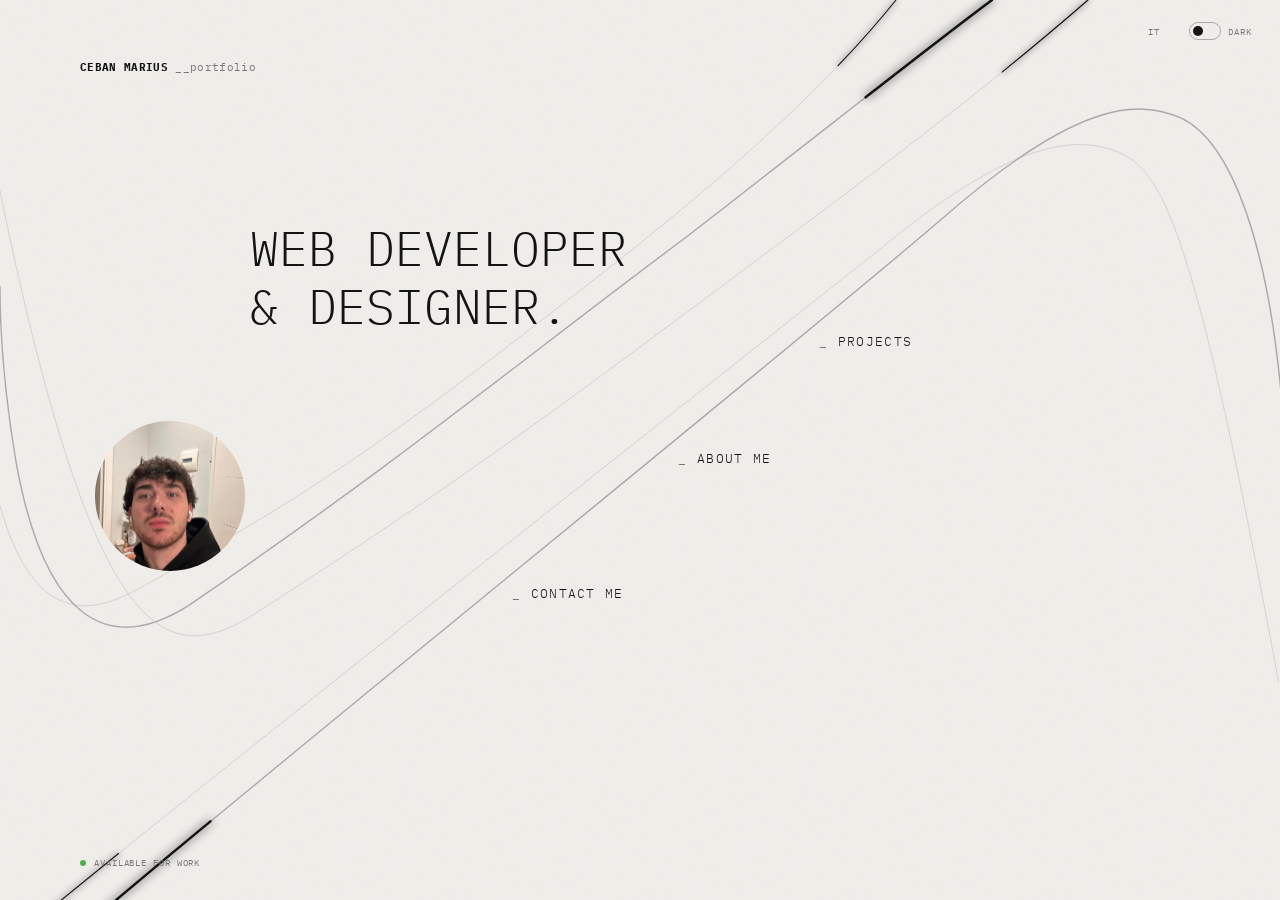
==== index.html @ 243ce9ab "Add themed text selection styles across all pages Light mode: black background, cream text. Dark mod" ====
<!DOCTYPE html>
<html lang="en" data-theme="light">
<head>
  <meta charset="UTF-8" />
  <meta name="viewport" content="width=device-width, initial-scale=1.0"/>
  <title>Ceban Marius — portfolio</title>
  <meta name="description" content="Ceban Marius — Web Developer & Designer based in Italy. Building clean, intentional digital experiences across the full stack." />
  <meta property="og:type" content="website" />
  <meta property="og:title" content="Ceban Marius — Portfolio" />
  <meta property="og:description" content="Web Developer & Designer based in Italy. Building clean, intentional digital experiences across the full stack." />
  <meta property="og:site_name" content="Ceban Marius — Portfolio" />
  <link rel="icon" type="image/svg+xml" href="data:image/svg+xml,%3Csvg xmlns='http://www.w3.org/2000/svg' viewBox='0 0 32 32'%3E%3Crect width='32' height='32' fill='%23111'/%3E%3Ctext x='16' y='22' text-anchor='middle' font-family='monospace' font-size='14' font-weight='bold' fill='%23e8e6e1'%3Ecm%3C/text%3E%3C/svg%3E" />
  <link href="https://fonts.googleapis.com/css2?family=IBM+Plex+Mono:wght@300;400;700&display=swap" rel="stylesheet"/>

  <script>
    (function() {
      const t = localStorage.getItem("theme") || "light";
      document.documentElement.setAttribute("data-theme", t);
    })();
  </script>

  <style>
    *, *::before, *::after { margin: 0; padding: 0; box-sizing: border-box; }

    :root {
      --bg:        #f0eeea;
      --fg:        #111111;
      --muted:     #777777;
      --line:      #aaaaaa;
      --divider:   #d5d3cf;
      --border:    #d5d3cf;
      --card-bg:   #e5e3df;
      --circle-bg: #cccccc;
    }
    [data-theme="dark"] {
      --bg:        #0e0e0e;
      --fg:        #e8e6e1;
      --muted:     #888888;
      --line:      #333333;
      --divider:   #222222;
      --border:    #222222;
      --card-bg:   #1a1a1a;
      --circle-bg: #2a2a2a;
    }

    html, body {
      width: 100%; height: 100%;
      background: var(--bg);
      font-family: "IBM Plex Mono", monospace;
      overflow: hidden;
      transition: background 0.4s ease;
    }

    /* ── CUSTOM CURSOR ── */
    @media (hover: hover) and (pointer: fine) {
      html, * { cursor: none !important; }
    }
    #cursor-dot {
      position: fixed; left: 0; top: 0;
      width: 6px; height: 6px;
      background: var(--fg); border-radius: 50%;
      pointer-events: none; z-index: 100000;
      transform: translate(-50%,-50%);
      box-shadow: 0 0 0 2px var(--bg);
    }
    #cursor-line {
      position: fixed; left: 0; top: 0;
      width: 1px; height: 26px;
      background: var(--fg); opacity: 0.5;
      pointer-events: none; z-index: 99999;
      transform: translate(-50%,-50%);
    }

    .lang-toggle {
      position: fixed; top: 26px; right: 120px; z-index: 300;
      background: none; border: none; cursor: pointer;
      opacity: 0; animation: fadeIn 0.5s ease 2.2s forwards;
      font-family: "IBM Plex Mono", monospace;
      font-size: 9px; letter-spacing: 0.1em;
      color: var(--muted); transition: color 0.2s;
      padding: 0;
    }
    .lang-toggle:hover { color: var(--fg); }
    @media (max-width: 600px) {
      .lang-toggle { top: 22px; right: 103px; animation: none; opacity: 1; }
    }
    .theme-toggle {
      position: fixed; top: 22px; right: 28px; z-index: 300;
      background: none; border: none; cursor: pointer;
      display: flex; align-items: center; gap: 7px;
      opacity: 0; animation: fadeIn 0.5s ease 2.2s forwards;
    }
    .toggle-track {
      width: 32px; height: 18px; border-radius: 9px;
      border: 1px solid var(--line); background: transparent;
      position: relative; transition: border-color 0.4s;
    }
    .toggle-dot {
      position: absolute; top: 3px; left: 3px;
      width: 10px; height: 10px; border-radius: 50%;
      background: var(--fg);
      transition: transform 0.3s cubic-bezier(0.4,0,0.2,1), background 0.4s;
    }
    [data-theme="dark"] .toggle-dot { transform: translateX(14px); }
    .toggle-label { font-size: 9px; letter-spacing: 0.1em; color: var(--muted); font-family: "IBM Plex Mono", monospace; transition: color 0.4s; }

    nav.desktop-nav {
      position: fixed; top: 60px; left: 80px;
      font-size: 11px; letter-spacing: 0.03em; color: var(--fg);
      z-index: 10; transition: color 0.4s;
    }
    nav.desktop-nav strong { font-weight: 700; }
    nav.desktop-nav em { font-style: normal; color: var(--muted); }

    .hero { position: fixed; top: 220px; left: 250px; z-index: 10; }
    .hero h1 { font-size: 48px; font-weight: 300; line-height: 1.2; color: var(--fg); transition: color 0.4s; }

    .circle {
      position: fixed;
      left: calc(3.5vw + 50px);
      top: calc(69vh - 200px);
      width: 150px; height: 150px;
      border-radius: 50%;
      overflow: hidden;
      z-index: 10;
      opacity: 0;
      animation: fadeIn 0.5s ease 1.9s forwards;
    }
    .circle img {
      width: 100%; height: 100%;
      object-fit: cover;
      object-position: center 60%;
      display: block;
    }

    .label {
      position: fixed; font-size: 13px; font-weight: 300;
      letter-spacing: 0.1em; color: var(--fg); z-index: 10; opacity: 0;
      text-decoration: none; cursor: pointer;
      padding-bottom: 2px; border-bottom: 1px solid transparent;
      transition: letter-spacing 0.4s ease, border-color 0.3s ease, color 0.4s;
    }
    .label::before { content: "_ "; color: var(--muted); }
    .label:hover { letter-spacing: 0.22em; border-bottom-color: var(--fg); }
    .label-projects { top: 37%; left: 64%; animation: fadeIn 0.4s ease 2.0s forwards; }
    .label-about    { top: 50%; left: 53%; animation: fadeIn 0.4s ease 2.1s forwards; }
    .label-contact  { top: 65%; left: 40%; animation: fadeIn 0.4s ease 2.2s forwards; }
    .label-cv       { top: 79%; left: 27%; animation: fadeIn 0.4s ease 2.3s forwards; }

    @keyframes fadeIn { to { opacity: 1; } }

    svg.lines {
      position: fixed; inset: 0; width: 100%; height: 100%;
      pointer-events: none; z-index: 5;
    }
    .draw-path {
      fill: none; stroke: var(--line); stroke-width: 0.9;
      stroke-linecap: round; stroke-linejoin: round; transition: stroke 0.4s;
    }
    .draw-path-thin {
      fill: none; stroke: var(--line); stroke-width: 0.45;
      stroke-linecap: round; stroke-linejoin: round; transition: stroke 0.4s;
      opacity: 0.55;
    }
    #path1 { stroke-dasharray: 2200; stroke-dashoffset: 2200; animation: draw 1.8s cubic-bezier(0.4,0,0.2,1) 0.05s forwards, line-breathe 7s ease-in-out 2.5s infinite; }
    #path2 { stroke-dasharray: 2200; stroke-dashoffset: 2200; animation: draw 1.8s cubic-bezier(0.4,0,0.2,1) 0.25s forwards, line-breathe 7s ease-in-out 3.1s infinite; }
    #path3 { stroke-dasharray: 1600; stroke-dashoffset: 1600; animation: draw 1.6s cubic-bezier(0.4,0,0.2,1) 0.4s  forwards, line-breathe-thin 9s ease-in-out 2.7s infinite; }
    #path4 { stroke-dasharray: 1200; stroke-dashoffset: 1200; animation: draw 1.4s cubic-bezier(0.4,0,0.2,1) 0.55s forwards, line-breathe-thin 6s ease-in-out 3.3s infinite; }
    #path5 { stroke-dasharray: 900;  stroke-dashoffset: 900;  animation: draw 1.2s cubic-bezier(0.4,0,0.2,1) 0.65s forwards, line-breathe-thin 8s ease-in-out 2.4s infinite; }
    @keyframes draw { to { stroke-dashoffset: 0; } }
    @keyframes line-breathe {
      0%, 100% { opacity: 1; }
      50%       { opacity: 0.28; }
    }
    @keyframes line-breathe-thin {
      0%, 100% { opacity: 0.55; }
      50%       { opacity: 0.1; }
    }

    /* ── LINE FLOW ── */
    .flow-path {
      fill: none; stroke: var(--fg); stroke-linecap: round;
      pointer-events: none;
      filter: drop-shadow(0 0 3px var(--fg));
      transition: stroke 0.4s, filter 0.4s;
    }
    .flow-path-thin {
      fill: none; stroke: var(--fg); stroke-linecap: round;
      pointer-events: none;
      filter: drop-shadow(0 0 2px var(--fg));
      transition: stroke 0.4s, filter 0.4s;
    }
    #fp1 { stroke-width: 1.6; stroke-dasharray: 100 2300; animation: flow1 5.5s ease-in-out 2.3s infinite backwards; }
    #fp2 { stroke-width: 1.6; stroke-dasharray: 100 2300; animation: flow2 7.0s ease-in-out 4.8s infinite backwards; }
    #fp3 { stroke-width: 0.7; stroke-dasharray:  70 1670; animation: flow3 5.0s ease-in-out 3.2s infinite backwards; }
    #fp4 { stroke-width: 0.7; stroke-dasharray:  70 1270; animation: flow4 4.5s ease-in-out 6.0s infinite backwards; }
    #fp5 { stroke-width: 0.7; stroke-dasharray:  55  955; animation: flow5 4.0s ease-in-out 3.7s infinite backwards; }
    @keyframes flow1 {
      0%  { stroke-dashoffset:  100; opacity: 0; }
      4%  { opacity: 1; }
      28% { opacity: 1; }
      32% { stroke-dashoffset: -2200; opacity: 0; }
      100%{ stroke-dashoffset: -2200; opacity: 0; }
    }
    @keyframes flow2 {
      0%  { stroke-dashoffset:  100; opacity: 0; }
      4%  { opacity: 1; }
      24% { opacity: 1; }
      28% { stroke-dashoffset: -2200; opacity: 0; }
      100%{ stroke-dashoffset: -2200; opacity: 0; }
    }
    @keyframes flow3 {
      0%  { stroke-dashoffset:  70; opacity: 0; }
      5%  { opacity: 0.65; }
      28% { opacity: 0.65; }
      33% { stroke-dashoffset: -1600; opacity: 0; }
      100%{ stroke-dashoffset: -1600; opacity: 0; }
    }
    @keyframes flow4 {
      0%  { stroke-dashoffset:  70; opacity: 0; }
      5%  { opacity: 0.65; }
      28% { opacity: 0.65; }
      33% { stroke-dashoffset: -1200; opacity: 0; }
      100%{ stroke-dashoffset: -1200; opacity: 0; }
    }
    @keyframes flow5 {
      0%  { stroke-dashoffset:  55; opacity: 0; }
      5%  { opacity: 0.65; }
      28% { opacity: 0.65; }
      33% { stroke-dashoffset: -900; opacity: 0; }
      100%{ stroke-dashoffset: -900; opacity: 0; }
    }

    .contact-panel {
      position: fixed; bottom: 0; right: 0; width: 480px;
      background: var(--bg); border-top: 1px solid var(--border); border-left: 1px solid var(--border);
      z-index: 200; padding: 52px 44px 44px; transform: translateY(100%);
      transition: transform 0.5s cubic-bezier(0.4,0,0.2,1), background 0.4s, border-color 0.4s;
    }
    .contact-panel.open { transform: translateY(0); }
    .contact-close {
      position: absolute; top: 18px; right: 24px; background: none; border: none;
      font-family: "IBM Plex Mono", monospace; font-size: 9px; letter-spacing: 0.1em;
      color: var(--muted); cursor: pointer; transition: color 0.2s;
    }
    .contact-close:hover { color: var(--fg); }
    .contact-panel h2 { font-size: 36px; font-weight: 300; line-height: 1.1; color: var(--fg); margin-bottom: 36px; transition: color 0.4s; }
    .contact-row {
      display: flex; align-items: center; justify-content: space-between;
      padding: 18px 16px; margin-bottom: 2px; background: var(--card-bg);
      text-decoration: none; color: var(--fg);
      transition: padding-left 0.25s ease, background 0.4s, color 0.4s;
    }
    .contact-row:hover { padding-left: 24px; }
    .contact-row-label { font-size: 9px; letter-spacing: 0.14em; color: var(--muted); margin-bottom: 4px; }
    .contact-row-value { font-size: 14px; font-weight: 400; }
    .contact-row-arrow { font-size: 16px; color: var(--fg); }
    .contact-note { margin-top: 28px; font-size: 9px; letter-spacing: 0.08em; color: var(--muted); line-height: 1.8; }

    .mobile-layout { display: none; }

    @media (max-width: 600px) {
      nav.desktop-nav, .hero, .circle, .label, svg.lines { display: none !important; }
      .theme-toggle { top: 18px; right: 20px; animation: none; opacity: 1; }
      .mobile-layout {
        display: flex; flex-direction: column; height: 100vh;
        padding: 20px 24px 36px; background: var(--bg); transition: background 0.4s;
        position: relative;
      }
      .m-nav {
        display: flex; align-items: center; font-size: 10px; letter-spacing: 0.04em;
        color: var(--fg); opacity: 0; animation: fadeIn 0.5s ease 0.1s forwards;
        transition: color 0.4s; padding-right: 80px;
      }
      .m-nav strong { font-weight: 700; }
      .m-nav em { font-style: normal; color: var(--muted); }
      .m-hero { margin-top: 32px; opacity: 0; animation: slideUp 0.7s cubic-bezier(0.4,0,0.2,1) 0.3s forwards; }
      .m-hero h1 { font-size: clamp(34px, 10vw, 50px); font-weight: 300; line-height: 1.15; color: var(--fg); transition: color 0.4s; }
      .m-photo {
        margin-top: 28px; width: 80px; height: 80px; border-radius: 50%;
        overflow: hidden; opacity: 0; animation: fadeIn 0.5s ease 0.8s forwards; flex-shrink: 0;
      }
      .m-photo img { width: 100%; height: 100%; object-fit: cover; object-position: center 100%; }
      .m-links { margin-top: auto; display: flex; flex-direction: column; }
      .m-link {
        display: flex; align-items: center; justify-content: space-between;
        padding: 20px 0; border-top: 1px solid var(--divider);
        text-decoration: none; color: var(--fg); font-size: 14px; font-weight: 300;
        letter-spacing: 0.1em; opacity: 0; transform: translateY(10px);
        transition: padding-left 0.25s ease, color 0.2s ease, border-color 0.4s;
        -webkit-tap-highlight-color: transparent;
      }
      .m-link:last-child { border-bottom: 1px solid var(--divider); }
      .m-link:nth-child(1) { animation: slideUp 0.5s ease 1.0s forwards; }
      .m-link:nth-child(2) { animation: slideUp 0.5s ease 1.15s forwards; }
      .m-link:nth-child(3) { animation: slideUp 0.5s ease 1.3s forwards; }
      .m-link:active { padding-left: 10px; color: var(--muted); }
      .m-link-left { display: flex; align-items: center; }
      .m-link-num { font-size: 9px; color: var(--muted); margin-right: 12px; letter-spacing: 0.05em; }
      .m-link-label { font-weight: 400; letter-spacing: 0.12em; }
      .m-link-arrow { font-size: 16px; color: var(--muted); transition: transform 0.25s ease, color 0.2s; }
      .m-link:active .m-link-arrow { transform: translateX(5px); color: var(--fg); }
      .contact-panel { width: 100%; height: 65vh; border-left: none; padding: 36px 24px 32px; overflow-y: auto; }
      .contact-panel h2 { font-size: 28px; margin-bottom: 24px; }
      .m-link:nth-child(4) { animation: slideUp 0.5s ease 1.45s forwards; }
      .m-lines-mobile { position: absolute; inset: 0; width: 100%; height: 100%; pointer-events: none; }
      .m-ml-path { fill: none; stroke: var(--line); stroke-width: 0.9; stroke-linecap: round; transition: stroke 0.4s; }
      .m-ml-thin { fill: none; stroke: var(--line); stroke-width: 0.45; stroke-linecap: round; opacity: 0.45; transition: stroke 0.4s; }
      .m-ml1 { stroke-dasharray: 1400; stroke-dashoffset: 1400; animation: draw 1.8s cubic-bezier(0.4,0,0.2,1) 0.4s forwards; }
      .m-ml2 { stroke-dasharray: 1200; stroke-dashoffset: 1200; animation: draw 1.6s cubic-bezier(0.4,0,0.2,1) 0.55s forwards; }
      .m-ml3 { stroke-dasharray: 1000; stroke-dashoffset: 1000; animation: draw 1.4s cubic-bezier(0.4,0,0.2,1) 0.65s forwards; }
      @keyframes slideUp { from { opacity: 0; transform: translateY(10px); } to { opacity: 1; transform: translateY(0); } }
      /* ── MOBILE LINE FLOW ── */
      .m-flow-path {
        fill: none; stroke: var(--fg); stroke-linecap: round;
        pointer-events: none;
        filter: drop-shadow(0 0 3px var(--fg));
        transition: stroke 0.4s, filter 0.4s;
      }
      .m-flow-path-thin {
        fill: none; stroke: var(--fg); stroke-linecap: round;
        pointer-events: none;
        filter: drop-shadow(0 0 2px var(--fg));
        transition: stroke 0.4s, filter 0.4s;
      }
      #mfp1 { stroke-width: 1.6; stroke-dasharray: 80 1400; animation: mflow1 4.5s ease-in-out 2.3s infinite backwards; }
      #mfp2 { stroke-width: 0.7; stroke-dasharray: 60 1200; animation: mflow2 5.0s ease-in-out 3.8s infinite backwards; }
      #mfp3 { stroke-width: 0.7; stroke-dasharray: 55 1000; animation: mflow3 4.0s ease-in-out 3.0s infinite backwards; }
      @keyframes mflow1 {
        0%  { stroke-dashoffset:  80; opacity: 0; }
        4%  { opacity: 1; }
        28% { opacity: 1; }
        32% { stroke-dashoffset: -1400; opacity: 0; }
        100%{ stroke-dashoffset: -1400; opacity: 0; }
      }
      @keyframes mflow2 {
        0%  { stroke-dashoffset:  60; opacity: 0; }
        5%  { opacity: 0.65; }
        28% { opacity: 0.65; }
        33% { stroke-dashoffset: -1200; opacity: 0; }
        100%{ stroke-dashoffset: -1200; opacity: 0; }
      }
      @keyframes mflow3 {
        0%  { stroke-dashoffset:  55; opacity: 0; }
        5%  { opacity: 0.65; }
        28% { opacity: 0.65; }
        33% { stroke-dashoffset: -1000; opacity: 0; }
        100%{ stroke-dashoffset: -1000; opacity: 0; }
      }
    }
    .noise-overlay { position: fixed; top: 0; left: 0; width: 100%; height: 100%; pointer-events: none; z-index: 1000; opacity: 0.035; background-image: url("data:image/svg+xml,%3Csvg xmlns='http://www.w3.org/2000/svg' width='200' height='200'%3E%3Cfilter id='n' x='0' y='0'%3E%3CfeTurbulence type='fractalNoise' baseFrequency='0.65' numOctaves='3' stitchTiles='stitch'/%3E%3C/filter%3E%3Crect width='200' height='200' filter='url(%23n)'/%3E%3C/svg%3E"); background-repeat: repeat; background-size: 200px 200px; }
    /* ── AVAILABLE BADGE ── */
    .avail-badge {
      position: fixed; bottom: 32px; left: 80px;
      display: flex; align-items: center; gap: 8px;
      font-size: 9px; letter-spacing: 0.1em; color: var(--muted);
      z-index: 10; opacity: 0; animation: fadeIn 0.5s ease 2.5s forwards;
      transition: color 0.4s;
    }
    .avail-dot {
      width: 6px; height: 6px; border-radius: 50%;
      background: #4caf50; flex-shrink: 0;
      animation: pulse-green 2s ease-in-out infinite;
    }
    @keyframes pulse-green {
      0%, 100% { box-shadow: 0 0 0 0 rgba(76,175,80,0.5); }
      50% { box-shadow: 0 0 0 5px rgba(76,175,80,0); }
    }
    @media (max-width: 600px) { .avail-badge { display: none; } }
    /* ── COPY EMAIL ── */
    .contact-copy {
      background: none; border: 1px solid var(--border);
      color: var(--muted); font-family: "IBM Plex Mono", monospace;
      font-size: 9px; letter-spacing: 0.1em; padding: 9px 14px;
      cursor: pointer; margin-top: 4px; width: 100%; text-align: left;
      transition: border-color 0.2s, color 0.2s, background 0.4s;
    }
    .contact-copy:hover { border-color: var(--fg); color: var(--fg); }
    .contact-copy.copied { color: var(--fg); }
    /* ── TEXT SELECTION ── */
    ::selection { background: #111; color: #f0eeea; }
    [data-theme="dark"] ::selection { background: #e8e6e1; color: #0e0e0e; }
  </style>
</head>
<body>

  <div id="cursor-dot"></div>
  <div id="cursor-line"></div>
  <div id="pt-overlay" style="position:fixed;inset:0;z-index:99999;display:flex;overflow:hidden;pointer-events:none;background:#111;"></div>
  <div class="noise-overlay"></div>

  <button class="lang-toggle" onclick="toggleLang()" aria-label="Switch language" id="lang-toggle-label">IT</button>

  <button class="theme-toggle" onclick="toggleTheme()" aria-label="Toggle theme">
    <div class="toggle-track"><div class="toggle-dot"></div></div>
    <span class="toggle-label" id="toggle-label">DARK</span>
  </button>

  <nav class="desktop-nav"><strong>CEBAN MARIUS</strong><em> __portfolio</em></nav>
  <div class="hero"><h1>WEB DEVELOPER<br>&amp; DESIGNER.</h1></div>

  <div class="circle">
    <img src="foto/profile/hero.jpeg" alt="Ceban Marius" loading="lazy" />
  </div>

  <div class="avail-badge">
    <span class="avail-dot"></span>
    <span data-i18n="avail">AVAILABLE FOR WORK</span>
  </div>

  <a href="projects.html" data-nav class="label label-projects" data-i18n="nav.projects">PROJECTS</a>
  <a href="about.html"    data-nav class="label label-about" data-i18n="nav.about">ABOUT ME</a>
  <a href="#" class="label label-contact" onclick="toggleContact(); return false;" data-i18n="nav.contact">CONTACT ME</a>
  <!-- <a href="curriculum.pdf" download class="label label-cv" data-i18n="nav.cv">DOWNLOAD CV</a> -->
  <svg class="lines" viewBox="0 0 800 565" preserveAspectRatio="none">
    <!-- Original two main curves -->
    <path id="path1" class="draw-path"
      d="M 620, 0 C 580, 30 530, 70 430, 148 C 318, 232 252, 288 118, 380 C 68, 412 28, 390 10, 290 C 4, 254 0, 215 0, 180"/>
    <path id="path2" class="draw-path"
      d="M 55, 580 C 150, 498 505, 210 588, 138 C 672, 64 710, 62 738, 74 C 772, 90 792, 160 800, 240 C 804, 276 806, 312 808, 348"/>
    <!-- Extra depth lines -->
    <path id="path3" class="draw-path-thin"
      d="M 680 0 C 640 35 585 80 480 158 C 365 244 295 298 155 388 C 100 420 55 400 -5 95"/>
    <path id="path4" class="draw-path-thin"
      d="M 20 580 C 110 505 460 228 548 158 C 632 88 672 84 700 96 C 736 112 758 178 846 695"/>
    <path id="path5" class="draw-path-thin"
      d="M 560 0 C 524 45 468 100 372 175 C 268 256 205 306 82 372 C 44 392 14 378 -3 306"/>
    <!-- Flow particles — same geometry, animated short-dash on top -->
    <path id="fp1" class="flow-path"
      d="M 620, 0 C 580, 30 530, 70 430, 148 C 318, 232 252, 288 118, 380 C 68, 412 28, 390 10, 290 C 4, 254 0, 215 0, 180"/>
    <path id="fp2" class="flow-path"
      d="M 55, 580 C 150, 498 505, 210 588, 138 C 672, 64 710, 62 738, 74 C 772, 90 792, 160 800, 240 C 804, 276 806, 312 808, 348"/>
    <path id="fp3" class="flow-path-thin"
      d="M 680 0 C 640 35 585 80 480 158 C 365 244 295 298 155 388 C 100 420 55 400 -5 95"/>
    <path id="fp4" class="flow-path-thin"
      d="M 20 580 C 110 505 460 228 548 158 C 632 88 672 84 700 96 C 736 112 758 178 846 695"/>
    <path id="fp5" class="flow-path-thin"
      d="M 560 0 C 524 45 468 100 372 175 C 268 256 205 306 82 372 C 44 392 14 378 -3 306"/>
  </svg>

  <div class="mobile-layout">
    <svg class="m-lines-mobile" viewBox="0 0 375 812" aria-hidden="true" preserveAspectRatio="none">
      <path class="m-ml-path m-ml1" d="M 375 0 C 280 100 200 220 120 400 C 65 510 15 560 0 650"/>
      <path class="m-ml-thin m-ml2" d="M 0 80 C 90 190 200 320 260 500 C 305 610 365 660 375 750"/>
      <path class="m-ml-thin m-ml3" d="M 180 0 C 130 160 60 300 25 500 C 8 590 2 650 0 780"/>
      <!-- Mobile flow particles -->
      <path id="mfp1" class="m-flow-path" d="M 375 0 C 280 100 200 220 120 400 C 65 510 15 560 0 650"/>
      <path id="mfp2" class="m-flow-path-thin" d="M 0 80 C 90 190 200 320 260 500 C 305 610 365 660 375 750"/>
      <path id="mfp3" class="m-flow-path-thin" d="M 180 0 C 130 160 60 300 25 500 C 8 590 2 650 0 780"/>
    </svg>
    <div class="m-nav"><span><strong>CEBAN MARIUS</strong> <em>__portfolio</em></span></div>
    <div class="m-hero"><h1>WEB<br>DEVELOPER<br>&amp; DESIGNER.</h1></div>
    <div class="m-photo"><img src="foto/profile/hero.jpeg" alt="Ceban Marius" loading="lazy" /></div>
    <nav class="m-links">
      <a href="projects.html" data-nav class="m-link">
        <div class="m-link-left"><span class="m-link-num">01</span><span class="m-link-label" data-i18n="m.projects">PROJECTS</span></div>
        <span class="m-link-arrow">→</span>
      </a>
      <a href="about.html" data-nav class="m-link">
        <div class="m-link-left"><span class="m-link-num">02</span><span class="m-link-label" data-i18n="m.about">ABOUT ME</span></div>
        <span class="m-link-arrow">→</span>
      </a>
      <a href="#" class="m-link" onclick="toggleContact(); return false;">
        <div class="m-link-left"><span class="m-link-num">03</span><span class="m-link-label" data-i18n="m.contact">CONTACT ME</span></div>
        <span class="m-link-arrow">→</span>
      </a>
      <!--<a href="curriculum.pdf" download class="m-link"> -->
        <!--<div class="m-link-left"><span class="m-link-num">04</span><span class="m-link-label" data-i18n="m.cv">DOWNLOAD CV</span></div>-->
        <span class="m-link-arrow">↓</span>
      </a>
    </nav>
  </div>

  <div class="contact-panel" id="contactPanel">
    <button class="contact-close" onclick="toggleContact()" data-i18n="contact.close">_ CLOSE</button>
    <h2 data-i18n="contact.h2">Let's talk.</h2>
    <a href="mailto:cebanmarius15@gmail.com" class="contact-row">
      <div><div class="contact-row-label">EMAIL</div><div class="contact-row-value">cebanmarius15@gmail.com</div></div>
      <span class="contact-row-arrow">↗</span>
    </a>
    <button class="contact-copy" id="copyEmailBtn" onclick="copyEmail()" data-i18n="contact.copy" data-copy-label="_ COPY EMAIL ADDRESS" data-copied-label="_ COPIED!">_ COPY EMAIL ADDRESS</button>
    <a href="https://www.linkedin.com/in/marius-ceban-7034191b5/" target="_blank" class="contact-row">
      <div><div class="contact-row-label">LINKEDIN</div><div class="contact-row-value">linkedin.com/in/cebanmarius</div></div>
      <span class="contact-row-arrow">↗</span>
    </a>
    <a href="https://github.com/MariusCeb" target="_blank" class="contact-row">
      <div><div class="contact-row-label">GITHUB</div><div class="contact-row-value">github.com/MariusCeb</div></div>
      <span class="contact-row-arrow">↗</span>
    </a>
    <p class="contact-note" data-i18n-html="contact.note">Available for freelance projects,<br>collaborations and full-time roles.</p>
  </div>

  <script src="i18n.js"></script>
  <script>
    (function() {
      const saved = localStorage.getItem("theme") || "light";
      document.documentElement.setAttribute("data-theme", saved);
      window.addEventListener("DOMContentLoaded", () => {
        const label = document.getElementById("toggle-label");
        if (label) label.textContent = saved === "dark" ? "LIGHT" : "DARK";
      });
    })();
    function toggleTheme() {
      const html = document.documentElement;
      const isDark = html.getAttribute("data-theme") === "dark";
      const next = isDark ? "light" : "dark";
      html.setAttribute("data-theme", next);
      localStorage.setItem("theme", next);
      document.getElementById("toggle-label").textContent = isDark ? "DARK" : "LIGHT";
    }
    function toggleContact() {
      document.getElementById("contactPanel").classList.toggle("open");
    }
    document.addEventListener("click", function(e) {
      const panel = document.getElementById("contactPanel");
      if (panel.classList.contains("open") && !panel.contains(e.target) &&
          !e.target.closest(".label-contact") && !e.target.closest("[onclick*=\"toggleContact\"]")) {
        panel.classList.remove("open");
      }
    });
    function copyEmail() {
      var btn = document.getElementById('copyEmailBtn');
      var orig = btn.getAttribute('data-copy-label') || '_ COPY EMAIL ADDRESS';
      var done = btn.getAttribute('data-copied-label') || '_ COPIED!';
      function confirm() {
        btn.textContent = done; btn.classList.add('copied');
        setTimeout(function() { btn.textContent = orig; btn.classList.remove('copied'); }, 2000);
      }
      if (navigator.clipboard && navigator.clipboard.writeText) {
        navigator.clipboard.writeText('cebanmarius15@gmail.com').then(confirm).catch(function() {
          var ta = document.createElement('textarea');
          ta.value = 'cebanmarius15@gmail.com';
          document.body.appendChild(ta); ta.select();
          try { document.execCommand('copy'); confirm(); } catch(e) {}
          document.body.removeChild(ta);
        });
      } else {
        var ta = document.createElement('textarea');
        ta.value = 'cebanmarius15@gmail.com';
        document.body.appendChild(ta); ta.select();
        try { document.execCommand('copy'); confirm(); } catch(e) {}
        document.body.removeChild(ta);
      }
    }
    /* ── PAGE TRANSITION ── */
    (function() {
      var N = 14, STAGGER = 0.032, DUR = 0.46;
      var overlay = document.getElementById('pt-overlay');
      var blocks = [];
      overlay.style.background = 'none';
      for (var i = 0; i < N; i++) {
        var b = document.createElement('div');
        b.style.cssText = 'flex:1;height:100%;background:#111;transform:scaleX(1);transform-origin:right center;';
        overlay.appendChild(b); blocks.push(b);
      }
      function init() {
        setTimeout(function() {
          blocks.forEach(function(b, i) {
            b.style.transition = 'transform '+DUR+'s cubic-bezier(0.76,0,0.24,1) '+(i*STAGGER)+'s';
            b.style.transform = 'scaleX(0)';
          });
          setTimeout(function() { overlay.style.pointerEvents = 'none'; }, (DUR+(N-1)*STAGGER)*1000+200);
        }, 30);
        document.querySelectorAll('[data-nav]').forEach(function(el) {
          el.addEventListener('click', function(e) {
            var href = this.getAttribute('href');
            if (!href || href === '#') return;
            e.preventDefault();
            overlay.style.pointerEvents = 'all';
            blocks.forEach(function(b, i) {
              b.style.transformOrigin = 'left center';
              b.style.transition = 'transform '+DUR+'s cubic-bezier(0.76,0,0.24,1) '+(i*STAGGER)+'s';
              b.style.transform = 'scaleX(1)';
            });
            setTimeout(function() { window.location.href = href; }, (DUR+(N-1)*STAGGER)*1000-80);
          });
        });
      }
      if (document.readyState === 'loading') { document.addEventListener('DOMContentLoaded', init); } else { init(); }
      window.addEventListener('pageshow', function(e) {
        if (!e.persisted) return;
        overlay.style.pointerEvents = 'all';
        blocks.forEach(function(b) { b.style.transition = 'none'; b.style.transformOrigin = 'right center'; b.style.transform = 'scaleX(1)'; });
        setTimeout(function() {
          blocks.forEach(function(b, i) {
            b.style.transition = 'transform '+DUR+'s cubic-bezier(0.76,0,0.24,1) '+(i*STAGGER)+'s';
            b.style.transform = 'scaleX(0)';
          });
          setTimeout(function() { overlay.style.pointerEvents = 'none'; }, (DUR+(N-1)*STAGGER)*1000+200);
        }, 50);
      });
    })();
    /* ── CURSOR ── */
    (function() {
      if (!window.matchMedia('(hover: hover) and (pointer: fine)').matches) return;
      var dot = document.getElementById('cursor-dot');
      var line = document.getElementById('cursor-line');
      if (!dot || !line) return;
      var mx = -200, my = -200, lx = -200, ly = -200;
      document.addEventListener('mousemove', function(e) { mx = e.clientX; my = e.clientY; });
      var magnets = document.querySelectorAll('a, button');
      (function tick() {
        var tx = mx, ty = my;
        for (var i = 0; i < magnets.length; i++) {
          var r = magnets[i].getBoundingClientRect();
          var cx = r.left + r.width * 0.5, cy = r.top + r.height * 0.5;
          var d = Math.sqrt((mx-cx)*(mx-cx)+(my-cy)*(my-cy));
          if (d < 80) { var s = (1-d/80)*0.28; tx += (cx-mx)*s; ty += (cy-my)*s; }
        }
        dot.style.left = tx+'px'; dot.style.top = ty+'px';
        lx += (mx-lx)*0.12; ly += (my-ly)*0.12;
        var angle = Math.atan2(my-ly, mx-lx)*180/Math.PI+90;
        line.style.left = lx+'px'; line.style.top = ly+'px';
        line.style.transform = 'translate(-50%,-50%) rotate('+angle+'deg)';
        requestAnimationFrame(tick);
      })();
    })();
  </script>

</body>
</html>
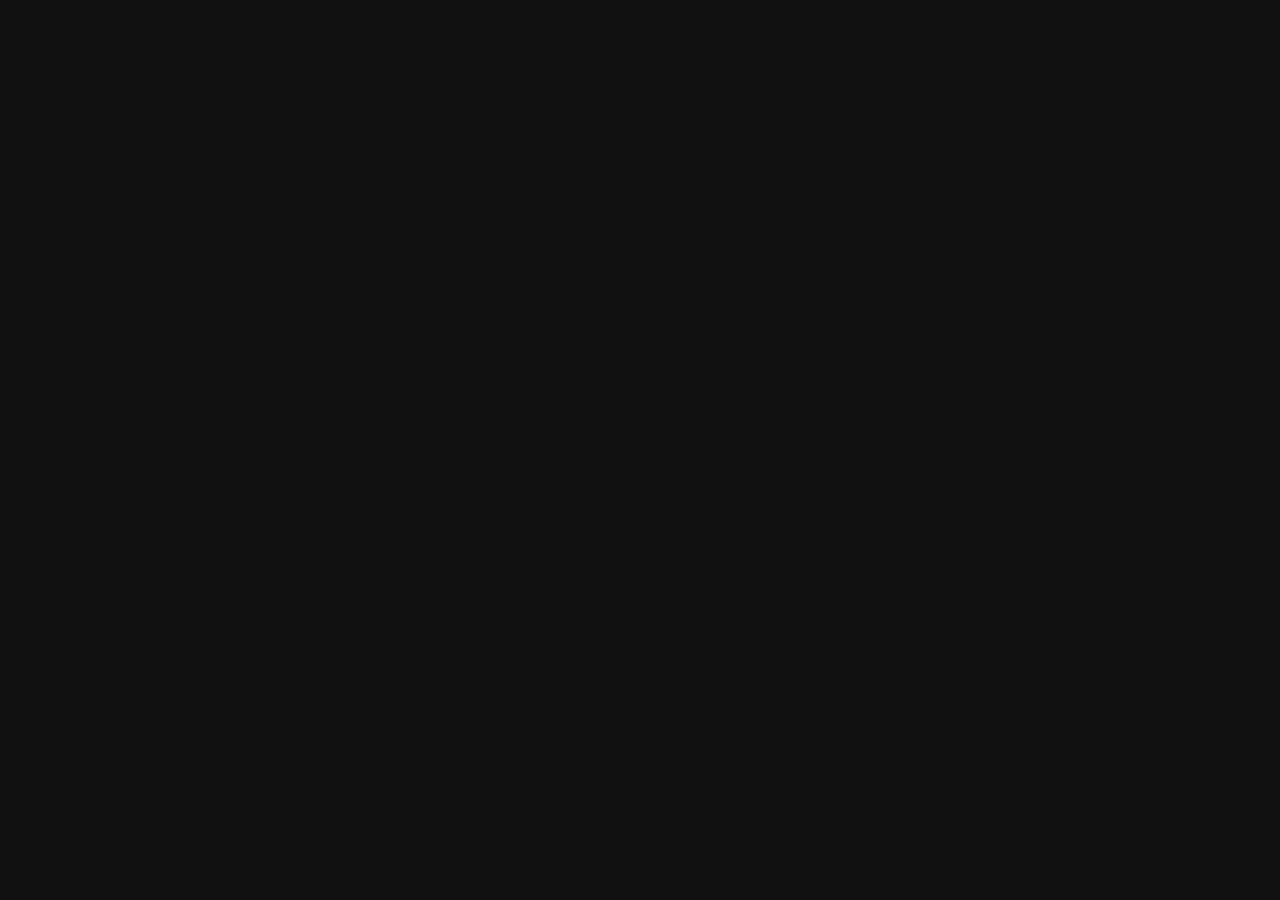
==== commit d7de68c3: "Fix Italian i18n punctuation and AI-sounding copy, revert custom cursor - Replace all em-dashes in I" ====
--- a/index.html
+++ b/index.html
@@ -49,19 +49,6 @@
       font-family: "IBM Plex Mono", monospace;
       overflow: hidden;
       transition: background 0.4s ease;
-    }
-
-    /* ── CUSTOM CURSOR ── */
-    @media (hover: hover) and (pointer: fine) {
-      html, * { cursor: none !important; }
-    }
-    #cursor-dot {
-      position: fixed; left: 0; top: 0;
-      width: 6px; height: 6px;
-      background: var(--fg); border-radius: 50%;
-      pointer-events: none; z-index: 100000;
-      transform: translate(-50%,-50%);
-      box-shadow: 0 0 0 2px var(--bg);
     }
     #cursor-line {
       position: fixed; left: 0; top: 0;
@@ -383,8 +370,6 @@
   </style>
 </head>
 <body>
-
-  <div id="cursor-dot"></div>
   <div id="cursor-line"></div>
   <div id="pt-overlay" style="position:fixed;inset:0;z-index:99999;display:flex;overflow:hidden;pointer-events:none;background:#111;"></div>
   <div class="noise-overlay"></div>
@@ -593,21 +578,12 @@
     /* ── CURSOR ── */
     (function() {
       if (!window.matchMedia('(hover: hover) and (pointer: fine)').matches) return;
-      var dot = document.getElementById('cursor-dot');
       var line = document.getElementById('cursor-line');
-      if (!dot || !line) return;
+      if (!line) return;
       var mx = -200, my = -200, lx = -200, ly = -200;
       document.addEventListener('mousemove', function(e) { mx = e.clientX; my = e.clientY; });
-      var magnets = document.querySelectorAll('a, button');
       (function tick() {
-        var tx = mx, ty = my;
-        for (var i = 0; i < magnets.length; i++) {
-          var r = magnets[i].getBoundingClientRect();
-          var cx = r.left + r.width * 0.5, cy = r.top + r.height * 0.5;
-          var d = Math.sqrt((mx-cx)*(mx-cx)+(my-cy)*(my-cy));
-          if (d < 80) { var s = (1-d/80)*0.28; tx += (cx-mx)*s; ty += (cy-my)*s; }
         }
-        dot.style.left = tx+'px'; dot.style.top = ty+'px';
         lx += (mx-lx)*0.12; ly += (my-ly)*0.12;
         var angle = Math.atan2(my-ly, mx-lx)*180/Math.PI+90;
         line.style.left = lx+'px'; line.style.top = ly+'px';
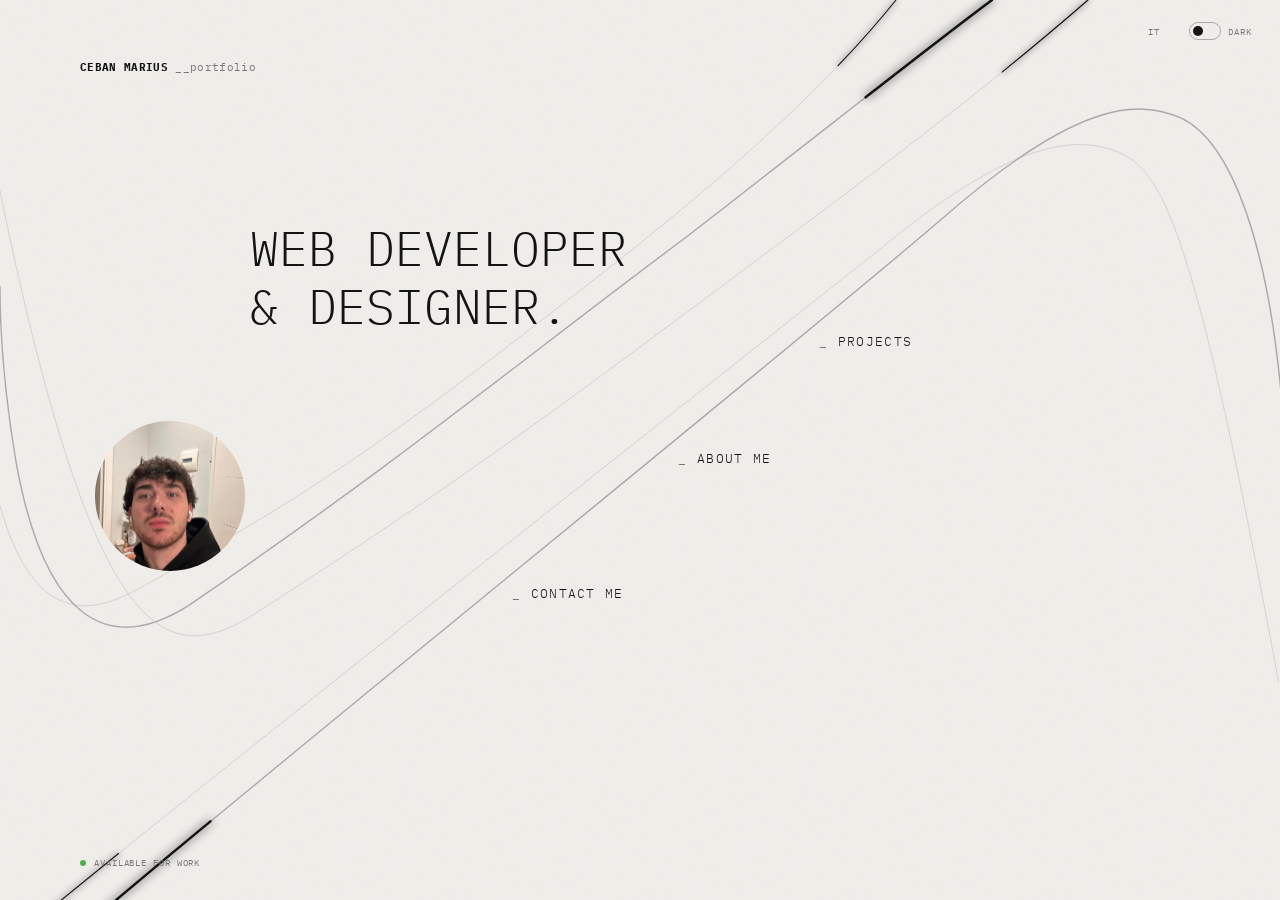
==== commit ad4db921: "Fix dangling brace in cursor JS that broke all pages Regex error in previous commit left a stray } a" ====
--- a/index.html
+++ b/index.html
@@ -583,7 +583,6 @@
       var mx = -200, my = -200, lx = -200, ly = -200;
       document.addEventListener('mousemove', function(e) { mx = e.clientX; my = e.clientY; });
       (function tick() {
-        }
         lx += (mx-lx)*0.12; ly += (my-ly)*0.12;
         var angle = Math.atan2(my-ly, mx-lx)*180/Math.PI+90;
         line.style.left = lx+'px'; line.style.top = ly+'px';
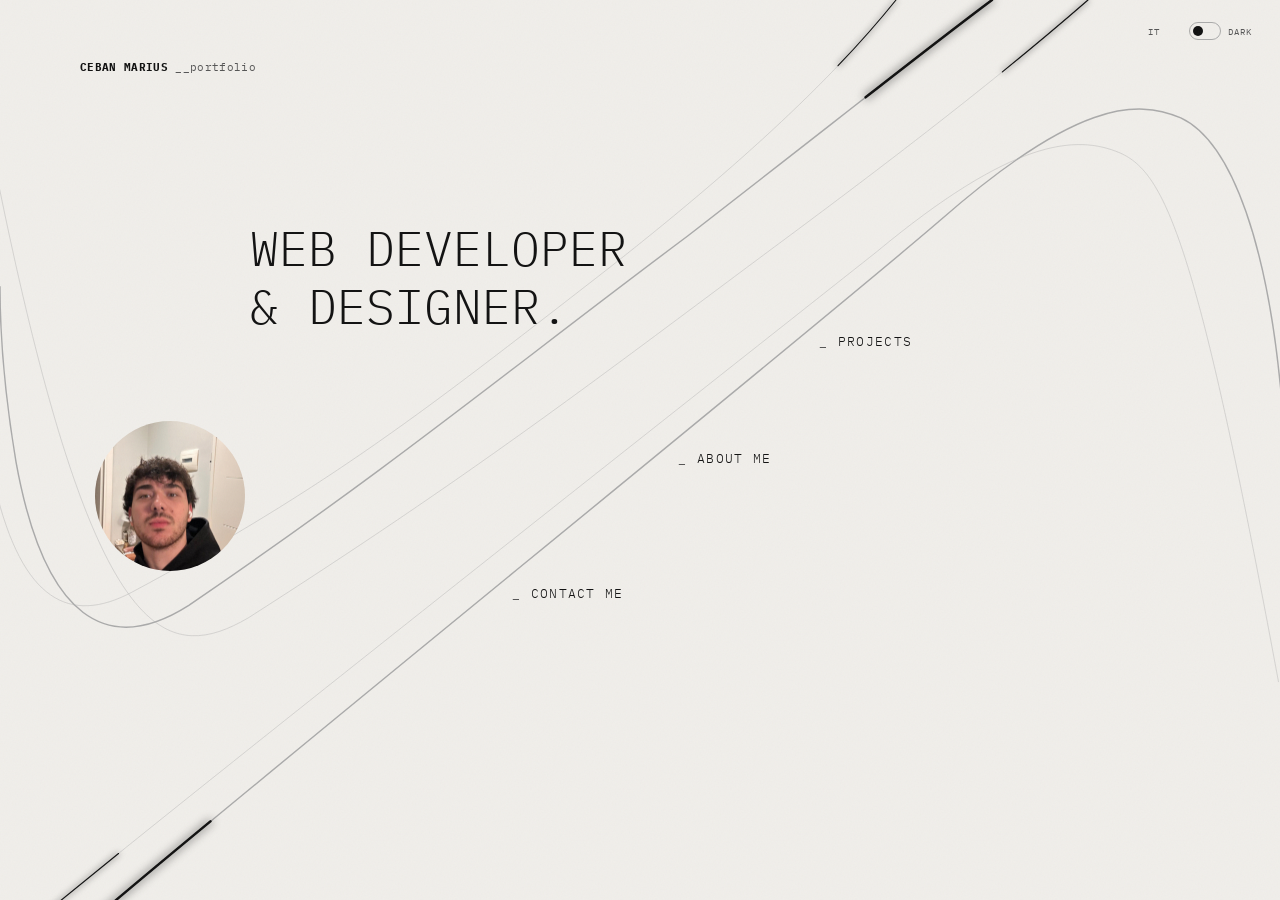
==== commit 4605fdbb: "fix portgfolio" ====
--- a/index.html
+++ b/index.html
@@ -1,4 +1,4 @@
-<!DOCTYPE html>
+﻿<!DOCTYPE html>
 <html lang="en" data-theme="light">
 <head>
   <meta charset="UTF-8" />
@@ -25,7 +25,7 @@
     :root {
       --bg:        #f0eeea;
       --fg:        #111111;
-      --muted:     #777777;
+      --muted:     #555555;
       --line:      #aaaaaa;
       --divider:   #d5d3cf;
       --border:    #d5d3cf;
@@ -35,7 +35,7 @@
     [data-theme="dark"] {
       --bg:        #0e0e0e;
       --fg:        #e8e6e1;
-      --muted:     #888888;
+      --muted:     #aaaaaa;
       --line:      #333333;
       --divider:   #222222;
       --border:    #222222;
@@ -49,13 +49,6 @@
       font-family: "IBM Plex Mono", monospace;
       overflow: hidden;
       transition: background 0.4s ease;
-    }
-    #cursor-line {
-      position: fixed; left: 0; top: 0;
-      width: 1px; height: 26px;
-      background: var(--fg); opacity: 0.5;
-      pointer-events: none; z-index: 99999;
-      transform: translate(-50%,-50%);
     }
 
     .lang-toggle {
@@ -69,7 +62,18 @@
     }
     .lang-toggle:hover { color: var(--fg); }
     @media (max-width: 600px) {
-      .lang-toggle { top: 22px; right: 103px; animation: none; opacity: 1; }
+      .lang-toggle {
+        top: 11px; right: 88px; animation: none; opacity: 1; padding: 11px 16px;
+        color: var(--fg);
+        text-shadow: 0 0 8px var(--fg), 0 0 18px var(--fg);
+      }
+      .theme-toggle {
+        top: 11px; right: 12px; padding: 11px 8px;
+        filter: drop-shadow(0 0 4px var(--fg));
+      }
+      .toggle-label {
+        text-shadow: 0 0 8px var(--fg), 0 0 18px var(--fg);
+      }
     }
     .theme-toggle {
       position: fixed; top: 22px; right: 28px; z-index: 300;
@@ -285,8 +289,6 @@
       .m-link-left { display: flex; align-items: center; }
       .m-link-num { font-size: 9px; color: var(--muted); margin-right: 12px; letter-spacing: 0.05em; }
       .m-link-label { font-weight: 400; letter-spacing: 0.12em; }
-      .m-link-arrow { font-size: 16px; color: var(--muted); transition: transform 0.25s ease, color 0.2s; }
-      .m-link:active .m-link-arrow { transform: translateX(5px); color: var(--fg); }
       .contact-panel { width: 100%; height: 65vh; border-left: none; padding: 36px 24px 32px; overflow-y: auto; }
       .contact-panel h2 { font-size: 28px; margin-bottom: 24px; }
       .m-link:nth-child(4) { animation: slideUp 0.5s ease 1.45s forwards; }
@@ -336,24 +338,6 @@
       }
     }
     .noise-overlay { position: fixed; top: 0; left: 0; width: 100%; height: 100%; pointer-events: none; z-index: 1000; opacity: 0.035; background-image: url("data:image/svg+xml,%3Csvg xmlns='http://www.w3.org/2000/svg' width='200' height='200'%3E%3Cfilter id='n' x='0' y='0'%3E%3CfeTurbulence type='fractalNoise' baseFrequency='0.65' numOctaves='3' stitchTiles='stitch'/%3E%3C/filter%3E%3Crect width='200' height='200' filter='url(%23n)'/%3E%3C/svg%3E"); background-repeat: repeat; background-size: 200px 200px; }
-    /* ── AVAILABLE BADGE ── */
-    .avail-badge {
-      position: fixed; bottom: 32px; left: 80px;
-      display: flex; align-items: center; gap: 8px;
-      font-size: 9px; letter-spacing: 0.1em; color: var(--muted);
-      z-index: 10; opacity: 0; animation: fadeIn 0.5s ease 2.5s forwards;
-      transition: color 0.4s;
-    }
-    .avail-dot {
-      width: 6px; height: 6px; border-radius: 50%;
-      background: #4caf50; flex-shrink: 0;
-      animation: pulse-green 2s ease-in-out infinite;
-    }
-    @keyframes pulse-green {
-      0%, 100% { box-shadow: 0 0 0 0 rgba(76,175,80,0.5); }
-      50% { box-shadow: 0 0 0 5px rgba(76,175,80,0); }
-    }
-    @media (max-width: 600px) { .avail-badge { display: none; } }
     /* ── COPY EMAIL ── */
     .contact-copy {
       background: none; border: 1px solid var(--border);
@@ -370,7 +354,6 @@
   </style>
 </head>
 <body>
-  <div id="cursor-line"></div>
   <div id="pt-overlay" style="position:fixed;inset:0;z-index:99999;display:flex;overflow:hidden;pointer-events:none;background:#111;"></div>
   <div class="noise-overlay"></div>
 
@@ -388,10 +371,6 @@
     <img src="foto/profile/hero.jpeg" alt="Ceban Marius" loading="lazy" />
   </div>
 
-  <div class="avail-badge">
-    <span class="avail-dot"></span>
-    <span data-i18n="avail">AVAILABLE FOR WORK</span>
-  </div>
 
   <a href="projects.html" data-nav class="label label-projects" data-i18n="nav.projects">PROJECTS</a>
   <a href="about.html"    data-nav class="label label-about" data-i18n="nav.about">ABOUT ME</a>
@@ -439,19 +418,12 @@
     <nav class="m-links">
       <a href="projects.html" data-nav class="m-link">
         <div class="m-link-left"><span class="m-link-num">01</span><span class="m-link-label" data-i18n="m.projects">PROJECTS</span></div>
-        <span class="m-link-arrow">→</span>
       </a>
       <a href="about.html" data-nav class="m-link">
         <div class="m-link-left"><span class="m-link-num">02</span><span class="m-link-label" data-i18n="m.about">ABOUT ME</span></div>
-        <span class="m-link-arrow">→</span>
       </a>
       <a href="#" class="m-link" onclick="toggleContact(); return false;">
         <div class="m-link-left"><span class="m-link-num">03</span><span class="m-link-label" data-i18n="m.contact">CONTACT ME</span></div>
-        <span class="m-link-arrow">→</span>
-      </a>
-      <!--<a href="curriculum.pdf" download class="m-link"> -->
-        <!--<div class="m-link-left"><span class="m-link-num">04</span><span class="m-link-label" data-i18n="m.cv">DOWNLOAD CV</span></div>-->
-        <span class="m-link-arrow">↓</span>
       </a>
     </nav>
   </div>
@@ -575,21 +547,6 @@
         }, 50);
       });
     })();
-    /* ── CURSOR ── */
-    (function() {
-      if (!window.matchMedia('(hover: hover) and (pointer: fine)').matches) return;
-      var line = document.getElementById('cursor-line');
-      if (!line) return;
-      var mx = -200, my = -200, lx = -200, ly = -200;
-      document.addEventListener('mousemove', function(e) { mx = e.clientX; my = e.clientY; });
-      (function tick() {
-        lx += (mx-lx)*0.12; ly += (my-ly)*0.12;
-        var angle = Math.atan2(my-ly, mx-lx)*180/Math.PI+90;
-        line.style.left = lx+'px'; line.style.top = ly+'px';
-        line.style.transform = 'translate(-50%,-50%) rotate('+angle+'deg)';
-        requestAnimationFrame(tick);
-      })();
-    })();
   </script>
 
 </body>
